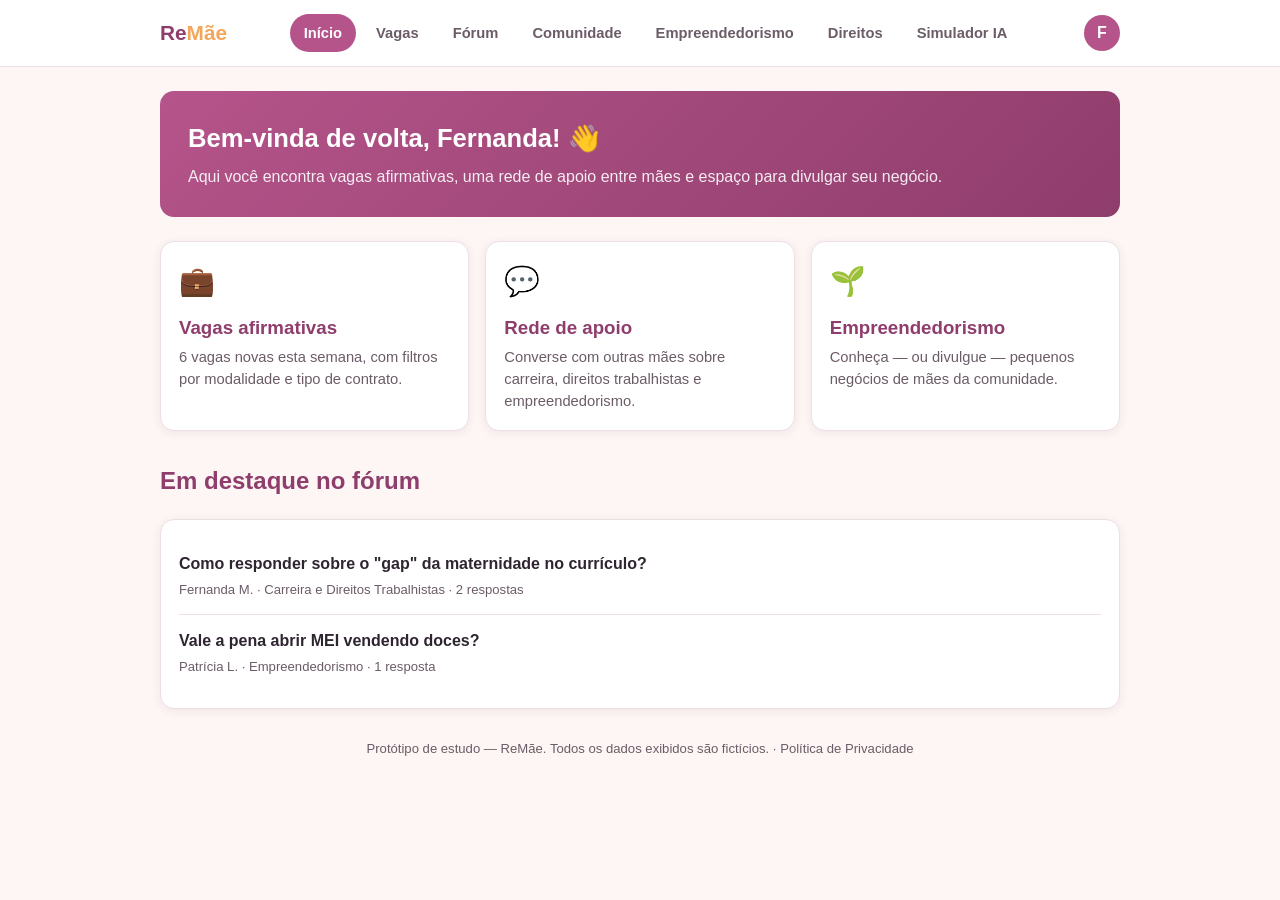
==== index.html @ eaab4313 "Initial commit" ====
<!DOCTYPE html>
<html lang="pt-br">
<head>
<meta charset="UTF-8">
<meta name="viewport" content="width=device-width, initial-scale=1.0">
<title>ReMãe — Início</title>
<link rel="stylesheet" href="css/style.css">
</head>
<body>

<nav class="navbar">
  <div class="navbar-inner">
    <a href="index.html" class="logo">Re<span>Mãe</span></a>
    <div class="nav-links">
      <a href="index.html" class="ativo">Início</a>
      <a href="vagas.html">Vagas</a>
      <a href="forum.html">Fórum</a>
      <a href="comunidade.html">Comunidade</a>
      <a href="empreendedorismo.html">Empreendedorismo</a>
      <a href="direitos.html">Direitos</a>
      <a href="simulador.html">Simulador IA</a>
    </div>
    <a href="perfil.html" class="nav-perfil"><span class="avatar">F</span></a>
  </div>
</nav>

<div class="container">

  <div class="hero">
    <h1>Bem-vinda de volta, Fernanda! 👋</h1>
    <p>Aqui você encontra vagas afirmativas, uma rede de apoio entre mães e espaço para divulgar seu negócio.</p>
  </div>

  <div class="grid">
    <a href="vagas.html" class="card atalho-card">
      <div class="icone">💼</div>
      <h3>Vagas afirmativas</h3>
      <p>6 vagas novas esta semana, com filtros por modalidade e tipo de contrato.</p>
    </a>

    <a href="forum.html" class="card atalho-card">
      <div class="icone">💬</div>
      <h3>Rede de apoio</h3>
      <p>Converse com outras mães sobre carreira, direitos trabalhistas e empreendedorismo.</p>
    </a>

    <a href="empreendedorismo.html" class="card atalho-card">
      <div class="icone">🌱</div>
      <h3>Empreendedorismo</h3>
      <p>Conheça — ou divulgue — pequenos negócios de mães da comunidade.</p>
    </a>
  </div>

  <h2 style="margin-top:32px; color:var(--cor-primaria-escura);">Em destaque no fórum</h2>
  <div class="card" style="margin-top:12px;">
    <div class="topico-item">
      <h4><a href="topico.html?id=1">Como responder sobre o "gap" da maternidade no currículo?</a></h4>
      <div class="topico-meta">Fernanda M. · Carreira e Direitos Trabalhistas · 2 respostas</div>
    </div>
    <div class="topico-item">
      <h4><a href="topico.html?id=3">Vale a pena abrir MEI vendendo doces?</a></h4>
      <div class="topico-meta">Patrícia L. · Empreendedorismo · 1 resposta</div>
    </div>
  </div>

  <footer>Protótipo de estudo — ReMãe. Todos os dados exibidos são fictícios. · <a href="privacidade.html">Política de Privacidade</a></footer>
</div>

</body>
</html>
---- css/style.css ----
/* =========================================================
   style.css — ReMãe (protótipo)
   Ainda não temos identidade visual definida. Por isso as cores
   e fontes ficam todas em variáveis (:root) aqui em cima — quando
   vocês decidirem a identidade visual, é só trocar os valores
   abaixo que o app inteiro muda.
   ========================================================= */

:root {
  --cor-primaria: #b5548a;
  --cor-primaria-escura: #8f3d6c;
  --cor-secundaria: #f2a65a;
  --cor-fundo: #fdf6f4;
  --cor-superficie: #ffffff;
  --cor-texto: #2f2530;
  --cor-texto-suave: #6b5c68;
  --cor-borda: #ecdfe4;
  --cor-sucesso: #4caf82;
  --fonte: 'Segoe UI', Roboto, Arial, sans-serif;
  --raio: 14px;
  --sombra: 0 2px 10px rgba(90, 40, 70, 0.08);
}

* { box-sizing: border-box; }

body {
  margin: 0;
  font-family: var(--fonte);
  background: var(--cor-fundo);
  color: var(--cor-texto);
  line-height: 1.5;
}

a { color: inherit; text-decoration: none; }

.container {
  max-width: 1000px;
  margin: 0 auto;
  padding: 24px 20px 60px;
}

/* ---------- Barra de navegação ---------- */
.navbar {
  background: var(--cor-superficie);
  border-bottom: 1px solid var(--cor-borda);
  position: sticky;
  top: 0;
  z-index: 10;
}

.navbar-inner {
  max-width: 1000px;
  margin: 0 auto;
  display: flex;
  align-items: center;
  justify-content: space-between;
  padding: 14px 20px;
  gap: 12px;
  flex-wrap: wrap;
}

.logo {
  font-size: 1.3rem;
  font-weight: 700;
  color: var(--cor-primaria-escura);
}

.logo span { color: var(--cor-secundaria); }

.nav-links {
  display: flex;
  gap: 6px;
  flex-wrap: wrap;
}

.nav-links a {
  padding: 8px 14px;
  border-radius: 999px;
  font-size: 0.92rem;
  color: var(--cor-texto-suave);
  font-weight: 600;
}

.nav-links a:hover,
.nav-links a.ativo {
  background: var(--cor-primaria);
  color: #fff;
}

.nav-perfil img,
.avatar {
  width: 36px;
  height: 36px;
  border-radius: 50%;
  background: var(--cor-primaria);
  color: #fff;
  display: inline-flex;
  align-items: center;
  justify-content: center;
  font-weight: 700;
}

/* ---------- Cabeçalhos de página ---------- */
.page-header {
  margin-bottom: 20px;
}

.page-header h1 {
  margin: 0 0 4px;
  font-size: 1.6rem;
  color: var(--cor-primaria-escura);
}

.page-header p {
  margin: 0;
  color: var(--cor-texto-suave);
}

/* ---------- Cards genéricos ---------- */
.card {
  background: var(--cor-superficie);
  border: 1px solid var(--cor-borda);
  border-radius: var(--raio);
  box-shadow: var(--sombra);
  padding: 18px;
}

.grid {
  display: grid;
  grid-template-columns: repeat(auto-fill, minmax(260px, 1fr));
  gap: 16px;
}

/* ---------- Página inicial ---------- */
.hero {
  background: linear-gradient(135deg, var(--cor-primaria), var(--cor-primaria-escura));
  color: #fff;
  border-radius: var(--raio);
  padding: 28px;
  margin-bottom: 24px;
}

.hero h1 { margin: 0 0 8px; font-size: 1.6rem; }
.hero p { margin: 0; opacity: 0.9; }

.atalho-card {
  display: block;
  text-align: left;
  transition: transform 0.15s ease;
}

.atalho-card:hover { transform: translateY(-3px); }

.atalho-card .icone { font-size: 1.8rem; }

.atalho-card h3 {
  margin: 10px 0 4px;
  color: var(--cor-primaria-escura);
}

.atalho-card p {
  margin: 0;
  color: var(--cor-texto-suave);
  font-size: 0.92rem;
}

/* ---------- Tags / selos ---------- */
.tag {
  display: inline-block;
  font-size: 0.78rem;
  font-weight: 700;
  padding: 3px 10px;
  border-radius: 999px;
  background: #f1e3ec;
  color: var(--cor-primaria-escura);
  margin: 2px 4px 2px 0;
}

.tag.selo {
  background: #fff2e0;
  color: #a15c00;
}

.tag.sucesso {
  background: #e3f5ec;
  color: #1f8a5b;
}

/* ---------- Vaga ---------- */
.vaga-card h3 { margin: 8px 0 4px; }
.vaga-card .empresa { color: var(--cor-texto-suave); font-size: 0.9rem; margin-bottom: 8px; }

.filtros {
  display: flex;
  gap: 10px;
  flex-wrap: wrap;
  margin-bottom: 20px;
}

.filtros select,
.filtros input {
  padding: 8px 12px;
  border-radius: 10px;
  border: 1px solid var(--cor-borda);
  background: #fff;
  font-family: var(--fonte);
}

.btn {
  display: inline-block;
  background: var(--cor-primaria);
  color: #fff;
  border: none;
  padding: 10px 20px;
  border-radius: 999px;
  font-weight: 700;
  cursor: pointer;
  font-size: 0.95rem;
}

.btn:hover { background: var(--cor-primaria-escura); }

.btn.secundario {
  background: transparent;
  color: var(--cor-primaria-escura);
  border: 2px solid var(--cor-primaria);
}

.voltar {
  display: inline-block;
  margin-bottom: 16px;
  color: var(--cor-primaria-escura);
  font-weight: 600;
}

.lista-requisitos li { margin-bottom: 4px; }

/* ---------- Fórum ---------- */
.categoria-card {
  border-left: 5px solid var(--cor-primaria);
}

.topico-item {
  border-bottom: 1px solid var(--cor-borda);
  padding: 14px 0;
}

.topico-item:last-child { border-bottom: none; }

.topico-item h4 { margin: 0 0 4px; }

.topico-meta {
  font-size: 0.82rem;
  color: var(--cor-texto-suave);
}

.resposta {
  background: #faf3f6;
  border-radius: var(--raio);
  padding: 12px 16px;
  margin-bottom: 10px;
}

.resposta .autora { font-weight: 700; color: var(--cor-primaria-escura); font-size: 0.9rem; }

.diretrizes {
  background: #fbeef4;
  border-left: 5px solid var(--cor-primaria);
  font-size: 0.9rem;
  color: var(--cor-texto);
  margin-bottom: 20px;
}

.denunciar-link {
  background: none;
  border: none;
  color: var(--cor-texto-suave);
  font-size: 0.78rem;
  cursor: pointer;
  padding: 2px 6px;
}

.denunciar-link:hover { color: #a13c3c; }

details.card summary {
  cursor: pointer;
  font-size: 1.02rem;
  color: var(--cor-primaria-escura);
  list-style: none;
}

details.card summary::-webkit-details-marker { display: none; }

details.card summary::before {
  content: "▸ ";
  color: var(--cor-primaria);
}

details.card[open] summary::before {
  content: "▾ ";
}

textarea, input[type=text], input[type=email], input[type=password] {
  width: 100%;
  padding: 10px 12px;
  border-radius: 10px;
  border: 1px solid var(--cor-borda);
  font-family: var(--fonte);
  font-size: 0.95rem;
}

label {
  display: block;
  font-weight: 600;
  margin: 12px 0 6px;
  font-size: 0.9rem;
}

/* ---------- Login ---------- */
.login-wrap {
  min-height: calc(100vh - 40px);
  display: flex;
  align-items: center;
  justify-content: center;
  padding: 20px;
}

.login-card {
  max-width: 380px;
  width: 100%;
}

.abas {
  display: flex;
  border-bottom: 2px solid var(--cor-borda);
  margin-bottom: 16px;
}

.abas button {
  flex: 1;
  background: none;
  border: none;
  padding: 10px;
  font-weight: 700;
  color: var(--cor-texto-suave);
  cursor: pointer;
  border-bottom: 3px solid transparent;
  font-family: var(--fonte);
}

.abas button.ativo {
  color: var(--cor-primaria-escura);
  border-color: var(--cor-primaria);
}

.form-oculto { display: none; }

.aviso {
  background: #fff2e0;
  color: #7a4b00;
  padding: 10px 14px;
  border-radius: 10px;
  font-size: 0.88rem;
  margin-top: 14px;
}

/* ---------- Perfil ---------- */
.perfil-topo {
  display: flex;
  align-items: center;
  gap: 16px;
  margin-bottom: 20px;
}

.perfil-topo .avatar {
  width: 64px;
  height: 64px;
  font-size: 1.4rem;
}

.mensagem-sucesso {
  display: none;
  background: #e3f5ec;
  color: #1f8a5b;
  padding: 10px 14px;
  border-radius: 10px;
  margin-top: 14px;
  font-weight: 600;
}

footer {
  text-align: center;
  color: var(--cor-texto-suave);
  font-size: 0.82rem;
  padding: 30px 0 10px;
}

@media (max-width: 600px) {
  .navbar-inner { flex-direction: column; align-items: flex-start; }
  .perfil-topo { flex-direction: column; align-items: flex-start; }
}
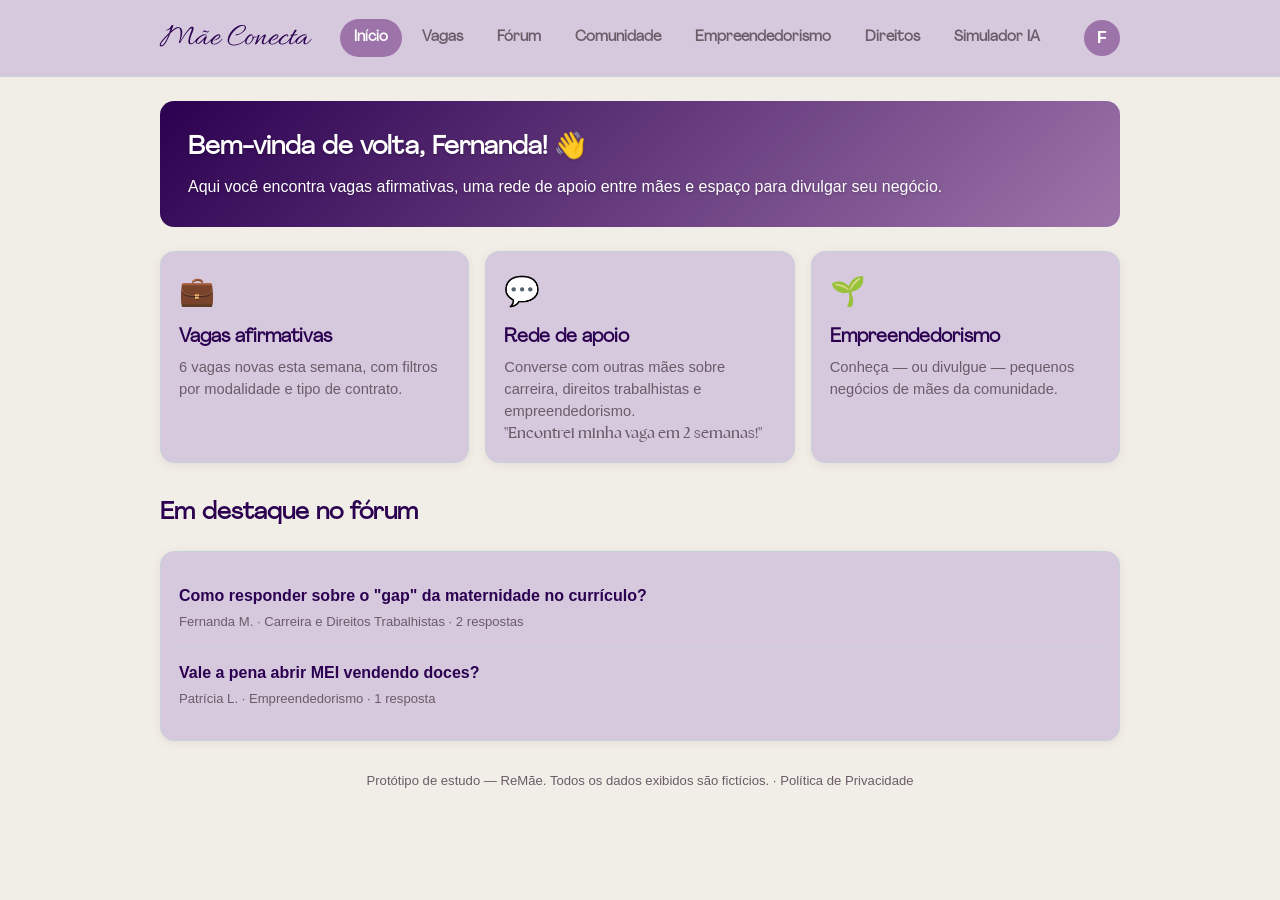
==== commit 31d54a82: "Atualização Cores e Fontes" ====
--- a/index.html
+++ b/index.html
@@ -3,14 +3,14 @@
 <head>
 <meta charset="UTF-8">
 <meta name="viewport" content="width=device-width, initial-scale=1.0">
-<title>ReMãe — Início</title>
+<title>Mãe Conecta — Início</title>
 <link rel="stylesheet" href="css/style.css">
 </head>
 <body>
 
 <nav class="navbar">
   <div class="navbar-inner">
-    <a href="index.html" class="logo">Re<span>Mãe</span></a>
+    <a href="index.html" class="logo">Mãe Conecta</a>
     <div class="nav-links">
       <a href="index.html" class="ativo">Início</a>
       <a href="vagas.html">Vagas</a>
@@ -42,6 +42,7 @@
       <div class="icone">💬</div>
       <h3>Rede de apoio</h3>
       <p>Converse com outras mães sobre carreira, direitos trabalhistas e empreendedorismo.</p>
+      <p class="fonte-destaque">"Encontrei minha vaga em 2 semanas!"</p>
     </a>
 
     <a href="empreendedorismo.html" class="card atalho-card">
--- a/css/style.css
+++ b/css/style.css
@@ -1,24 +1,60 @@
 /* =========================================================
-   style.css — ReMãe (protótipo)
+   style.css — Mãe Conecta (protótipo)
    Ainda não temos identidade visual definida. Por isso as cores
    e fontes ficam todas em variáveis (:root) aqui em cima — quando
    vocês decidirem a identidade visual, é só trocar os valores
    abaixo que o app inteiro muda.
    ========================================================= */
 
+@font-face {
+  font-family: 'Allura';
+  src: url('../fonts/Allura-Regular.ttf') format('truetype');
+  font-weight: 400;
+  font-style: normal;
+  
+}
+
+@font-face {
+  font-family: 'Agrandir';
+  src: url('../fonts/Agrandir-Regular.otf') format('opentype');
+  font-weight: 400;
+  font-style: normal;
+}
+
+@font-face {
+  font-family: 'The Seasons';
+  src: url('../fonts/The-Seasons-Bold.ttf') format('truetype');
+  font-weight: 700;
+  font-style: normal;
+}
+
 :root {
-  --cor-primaria: #b5548a;
-  --cor-primaria-escura: #8f3d6c;
-  --cor-secundaria: #f2a65a;
-  --cor-fundo: #fdf6f4;
-  --cor-superficie: #ffffff;
-  --cor-texto: #2f2530;
+  --cor-primaria: #9D74A9;
+  --cor-primaria-escura: #2B0050;
+  --cor-secundaria: #C1D8CE;
+  --cor-fundo: #F1EEE7;
+  --cor-superficie: #D6C9DE;
+  --cor-texto: #2B0050;
   --cor-texto-suave: #6b5c68;
-  --cor-borda: #ecdfe4;
+  --cor-borda: #C8D1D9;
   --cor-sucesso: #4caf82;
   --fonte: 'Segoe UI', Roboto, Arial, sans-serif;
   --raio: 14px;
   --sombra: 0 2px 10px rgba(90, 40, 70, 0.08);
+  --fonte-logo: 'Allura', cursive;
+  --fonte-titulo: 'Agrandir', Arial, sans-serif;
+  --fonte-destaque: 'The Seasons', Georgia, serif;
+}
+
+h1, h2, h3,
+.btn,
+.nav-links a {
+  font-family: var(--fonte-titulo);
+}
+
+.fonte-destaque {
+  font-family: var(--fonte-destaque);
+  font-weight: 700;
 }
 
 * { box-sizing: border-box; }
@@ -59,13 +95,14 @@
   flex-wrap: wrap;
 }
 
-.logo {
-  font-size: 1.3rem;
-  font-weight: 700;
-  color: var(--cor-primaria-escura);
-}
-
-.logo span { color: var(--cor-secundaria); }
+   .logo {
+     font-family: var(--fonte-logo);
+     font-size: 2rem;
+     font-weight: 400;
+     color: var(--cor-primaria-escura);
+   }
+
+.logo span { color: var(--cor-primaria-escura); }
 
 .nav-links {
   display: flex;
@@ -133,15 +170,24 @@
 
 /* ---------- Página inicial ---------- */
 .hero {
-  background: linear-gradient(135deg, var(--cor-primaria), var(--cor-primaria-escura));
+  background: linear-gradient(135deg, var(--cor-primaria-escura), var(--cor-primaria));
   color: #fff;
   border-radius: var(--raio);
   padding: 28px;
   margin-bottom: 24px;
 }
 
-.hero h1 { margin: 0 0 8px; font-size: 1.6rem; }
-.hero p { margin: 0; opacity: 0.9; }
+.hero h1 {
+  margin: 0 0 8px;
+  font-size: 1.6rem;
+  text-shadow: 0 1px 3px rgba(0, 0, 0, 0.25);
+}
+
+.hero p {
+  margin: 0;
+  opacity: 1;
+  text-shadow: 0 1px 3px rgba(0, 0, 0, 0.25);
+}
 
 .atalho-card {
   display: block;
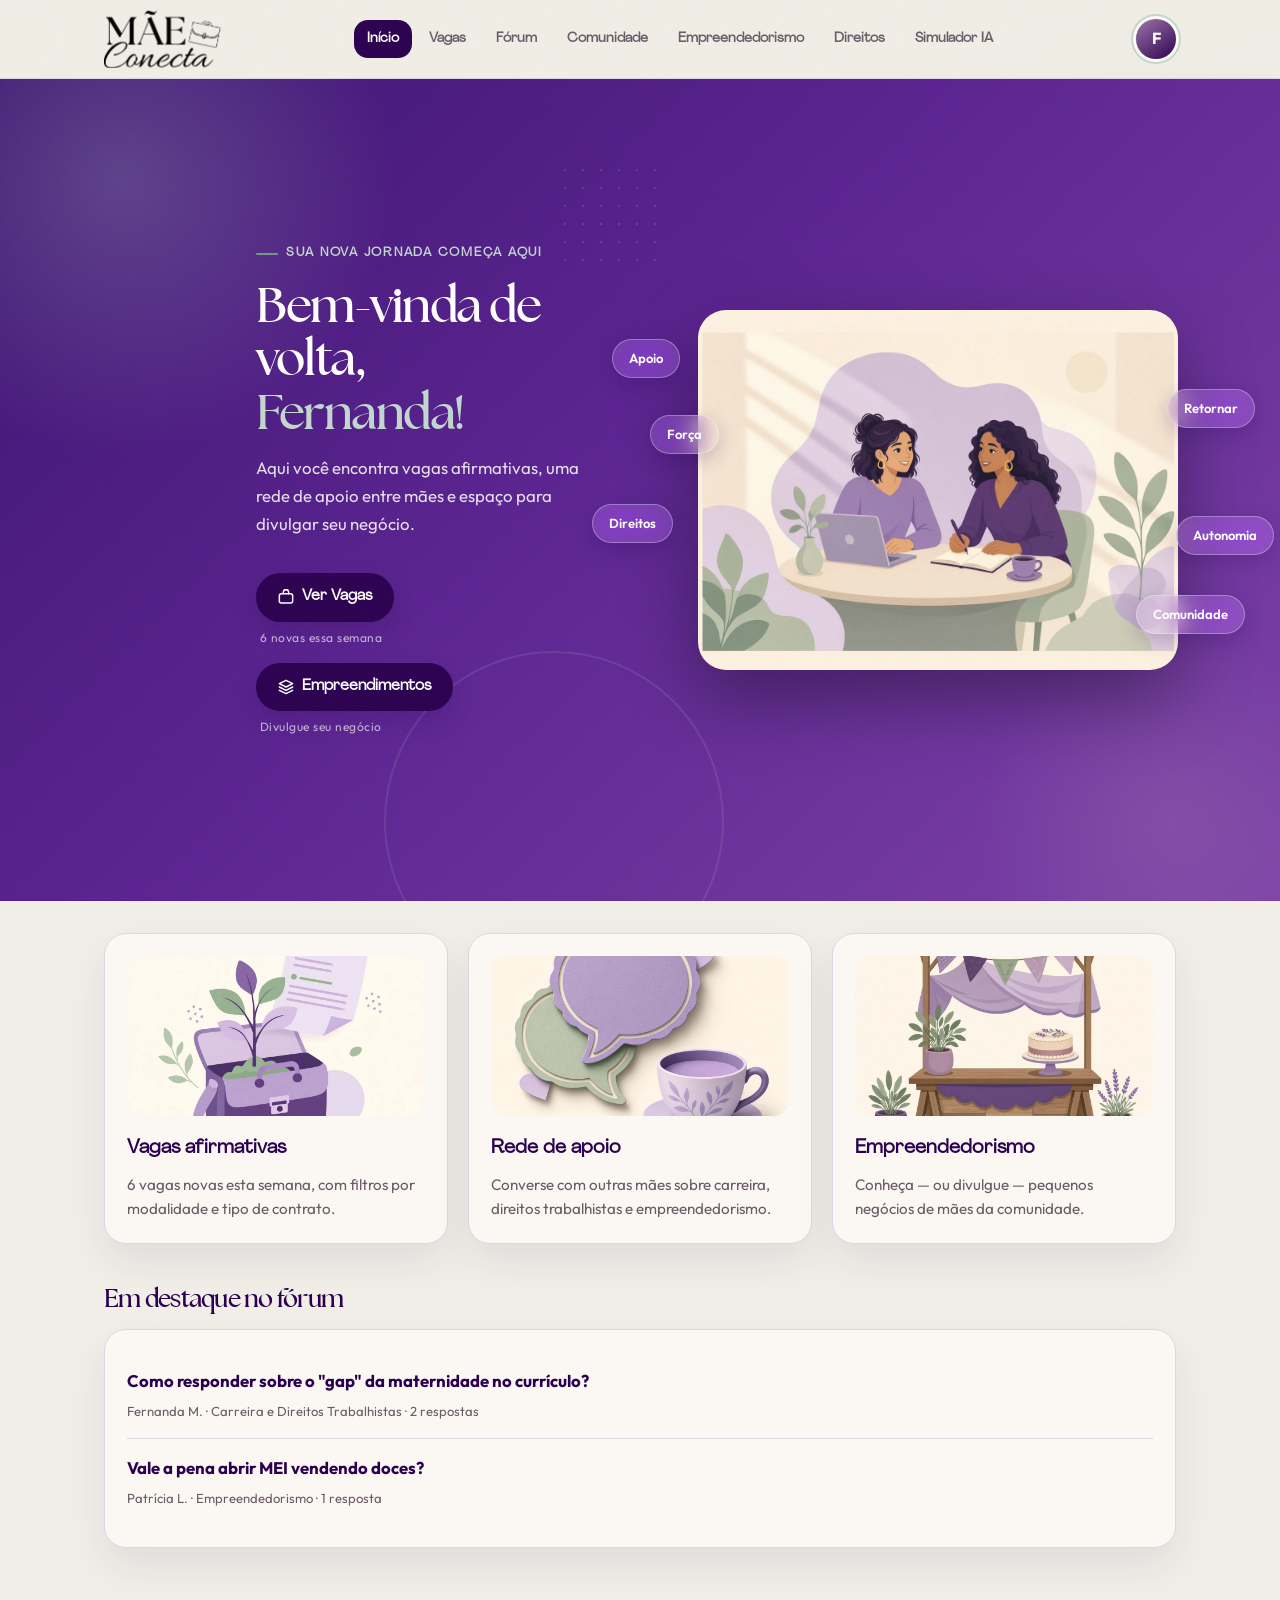
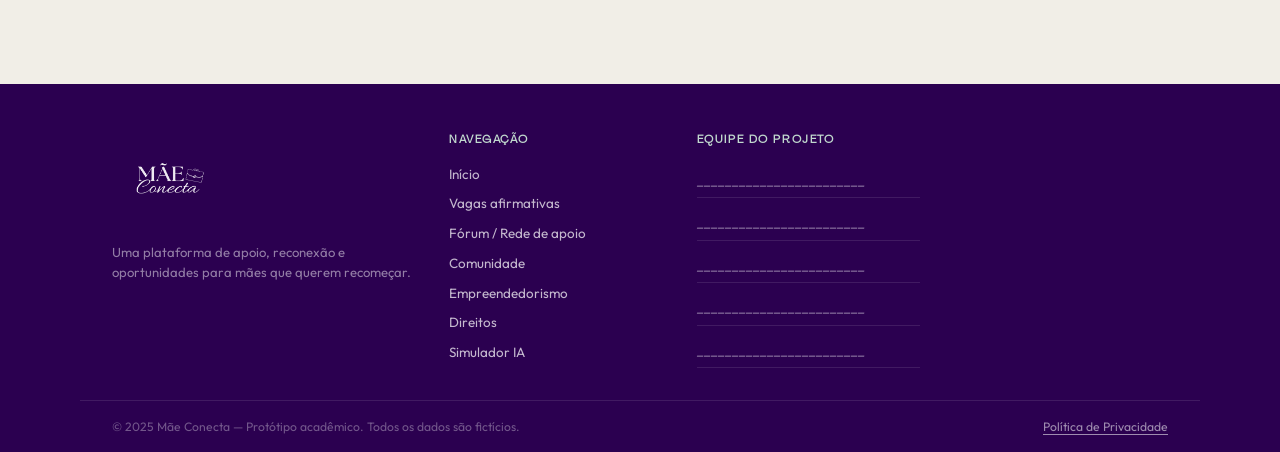
==== commit 5cd1309a: "Merge 295685a2426dd1092f56910fe6e541273739793b into 09304b4b6bd86a423bac4802e2c821cb1cd19e8b" ====
--- a/index.html
+++ b/index.html
@@ -2,16 +2,27 @@
 <html lang="pt-br">
 <head>
 <meta charset="UTF-8">
-<meta name="viewport" content="width=device-width, initial-scale=1.0">
+<meta name="viewport" content="width=device-width, initial-scale=1">
 <title>Mãe Conecta — Início</title>
 <link rel="stylesheet" href="css/style.css">
 </head>
 <body>
 
+<div class="preloader" id="preloader" role="status" aria-live="polite" aria-label="Carregando o site">
+  <div class="preloader-inner">
+    <div class="preloader-orb" aria-hidden="true"></div>
+    <p class="preloader-text">Preparando um espaço para você</p>
+    <div class="preloader-track"><span class="preloader-fill"></span></div>
+  </div>
+</div>
+
+
 <nav class="navbar">
   <div class="navbar-inner">
-    <a href="index.html" class="logo">Mãe Conecta</a>
+    <a href="index.html" class="logo"><img src="img/logo2.webp" alt="Mãe Conecta"></a>
+    <button class="menu-toggle" aria-label="Abrir menu" aria-expanded="false"></button>
     <div class="nav-links">
+      <a href="perfil.html" class="so-celular">Meu perfil</a>
       <a href="index.html" class="ativo">Início</a>
       <a href="vagas.html">Vagas</a>
       <a href="forum.html">Fórum</a>
@@ -24,48 +35,99 @@
   </div>
 </nav>
 
-<div class="container">
+<main id="conteudo">
 
-  <div class="hero">
-    <h1>Bem-vinda de volta, Fernanda! 👋</h1>
-    <p>Aqui você encontra vagas afirmativas, uma rede de apoio entre mães e espaço para divulgar seu negócio.</p>
-  </div>
+  <!-- ===== HERO FULLSCREEN ===== -->
+  <section class="hero-full reveal">
 
-  <div class="grid">
-    <a href="vagas.html" class="card atalho-card">
-      <div class="icone">💼</div>
-      <h3>Vagas afirmativas</h3>
-      <p>6 vagas novas esta semana, com filtros por modalidade e tipo de contrato.</p>
-    </a>
+    <!-- Decorações internas -->
+    <div class="hero-deco-ring" aria-hidden="true"></div>
+    <div class="hero-deco-dots" aria-hidden="true"></div>
 
-    <a href="forum.html" class="card atalho-card">
-      <div class="icone">💬</div>
-      <h3>Rede de apoio</h3>
-      <p>Converse com outras mães sobre carreira, direitos trabalhistas e empreendedorismo.</p>
-      <p class="fonte-destaque">"Encontrei minha vaga em 2 semanas!"</p>
-    </a>
+    <!-- Lado esquerdo: copy -->
+    <div class="hero-copy">
+      <p class="kicker hero-kicker">Sua nova jornada começa aqui</p>
+      <h1 class="hero-h1">Bem-vinda de volta,<br><span class="hero-nome">Fernanda!</span></h1>
+      <p class="hero-sub">Aqui você encontra vagas afirmativas, uma rede de apoio entre mães e espaço para divulgar seu negócio.</p>
 
-    <a href="empreendedorismo.html" class="card atalho-card">
-      <div class="icone">🌱</div>
-      <h3>Empreendedorismo</h3>
-      <p>Conheça — ou divulgue — pequenos negócios de mães da comunidade.</p>
-    </a>
-  </div>
+      <div class="hero-ctas">
+        <div class="hero-cta-group">
+          <a href="vagas.html" class="btn btn-hero-primary">
+            <svg width="17" height="17" viewBox="0 0 24 24" fill="none" stroke="currentColor" stroke-width="2.2" stroke-linecap="round" stroke-linejoin="round" aria-hidden="true"><rect x="2" y="7" width="20" height="14" rx="3"/><path d="M16 7V5a4 4 0 0 0-8 0v2"/></svg>
+            Ver Vagas
+          </a>
+          <span class="hero-cta-hint">6 novas essa semana</span>
+        </div>
+        <div class="hero-cta-group">
+          <a href="empreendedorismo.html" class="btn btn-hero-secondary">
+            <svg width="17" height="17" viewBox="0 0 24 24" fill="none" stroke="currentColor" stroke-width="2.2" stroke-linecap="round" stroke-linejoin="round" aria-hidden="true"><path d="M12 2L2 7l10 5 10-5-10-5z"/><path d="M2 17l10 5 10-5"/><path d="M2 12l10 5 10-5"/></svg>
+            Empreendimentos
+          </a>
+          <span class="hero-cta-hint">Divulgue seu negócio</span>
+        </div>
+      </div>
+    </div>
 
-  <h2 style="margin-top:32px; color:var(--cor-primaria-escura);">Em destaque no fórum</h2>
-  <div class="card" style="margin-top:12px;">
-    <div class="topico-item">
-      <h4><a href="topico.html?id=1">Como responder sobre o "gap" da maternidade no currículo?</a></h4>
-      <div class="topico-meta">Fernanda M. · Carreira e Direitos Trabalhistas · 2 respostas</div>
+    <!-- Lado direito: imagem + balões -->
+    <div class="hero-visual">
+      <div class="hero-img-wrap">
+        <img src="img/hero-inicio.webp" alt="Duas mulheres conversando e trabalhando juntas em um ambiente acolhedor">
+
+        <!-- Balões flutuantes -->
+        <div class="hb hb-apoio">Apoio</div>
+        <div class="hb hb-retornar">Retornar</div>
+        <div class="hb hb-forca">Força</div>
+        <div class="hb hb-comunidade">Comunidade</div>
+        <div class="hb hb-direitos">Direitos</div>
+        <div class="hb hb-autonomia">Autonomia</div>
+      </div>
     </div>
-    <div class="topico-item">
-      <h4><a href="topico.html?id=3">Vale a pena abrir MEI vendendo doces?</a></h4>
-      <div class="topico-meta">Patrícia L. · Empreendedorismo · 1 resposta</div>
+
+  </section>
+
+  <div class="container">
+
+    <div class="grid">
+      <a href="vagas.html" class="card atalho-card reveal delay-1">
+        <img class="media" src="img/illu-vagas.webp" alt="">
+        <h3>Vagas afirmativas</h3>
+        <p>6 vagas novas esta semana, com filtros por modalidade e tipo de contrato.</p>
+      </a>
+
+      <a href="forum.html" class="card atalho-card reveal delay-2">
+        <img class="media" src="img/illu-forum.webp" alt="">
+        <h3>Rede de apoio</h3>
+        <p>Converse com outras mães sobre carreira, direitos trabalhistas e empreendedorismo.</p>
+      </a>
+
+      <a href="empreendedorismo.html" class="card atalho-card reveal delay-3">
+        <img class="media" src="img/illu-negocio.webp" alt="">
+        <h3>Empreendedorismo</h3>
+        <p>Conheça — ou divulgue — pequenos negócios de mães da comunidade.</p>
+      </a>
     </div>
-  </div>
 
-  <footer>Protótipo de estudo — ReMãe. Todos os dados exibidos são fictícios. · <a href="privacidade.html">Política de Privacidade</a></footer>
-</div>
+    <h2 class="section-title">Em destaque no fórum</h2>
+    <div class="card reveal delay-4">
+      <div class="topico-item">
+        <h4><a href="topico.html?id=1">Como responder sobre o "gap" da maternidade no currículo?</a></h4>
+        <div class="topico-meta">Fernanda M. · Carreira e Direitos Trabalhistas · 2 respostas</div>
+      </div>
+      <div class="topico-item">
+        <h4><a href="topico.html?id=3">Vale a pena abrir MEI vendendo doces?</a></h4>
+        <div class="topico-meta">Patrícia L. · Empreendedorismo · 1 resposta</div>
+      </div>
+    </div>
 
+  </div><!-- /.container -->
+
+</main>
+
+<script src="js/menu.js"></script>
+<script src="js/ui.js"></script>
+
+<div id="footer-placeholder"></div>
+
+<script src="js/components.js"></script>
 </body>
 </html>
--- a/css/style.css
+++ b/css/style.css
@@ -1,55 +1,114 @@
 /* =========================================================
-   style.css — Mãe Conecta (protótipo)
-   Ainda não temos identidade visual definida. Por isso as cores
-   e fontes ficam todas em variáveis (:root) aqui em cima — quando
-   vocês decidirem a identidade visual, é só trocar os valores
-   abaixo que o app inteiro muda.
+   Mãe Conecta — identidade visual
+   Paleta original + extensões na mesma família.
    ========================================================= */
 
+@import url("https://fonts.googleapis.com/css2?family=Fraunces:ital,opsz,wght@0,9..144,500;0,9..144,650;0,9..144,700;1,9..144,500&family=Outfit:wght@400;500;600;700&display=swap");
+
 @font-face {
-  font-family: 'Allura';
-  src: url('../fonts/Allura-Regular.ttf') format('truetype');
+  font-family: "Allura";
+  src: url("../fonts/Allura-Regular.ttf") format("truetype");
   font-weight: 400;
   font-style: normal;
-  
 }
 
 @font-face {
-  font-family: 'Agrandir';
-  src: url('../fonts/Agrandir-Regular.otf') format('opentype');
+  font-family: "Agrandir";
+  src: url("../fonts/Agrandir-Regular.otf") format("opentype");
   font-weight: 400;
   font-style: normal;
 }
 
 @font-face {
-  font-family: 'The Seasons';
-  src: url('../fonts/The-Seasons-Bold.ttf') format('truetype');
+  font-family: "The Seasons";
+  src: url("../fonts/The-Seasons-Bold.ttf") format("truetype");
   font-weight: 700;
   font-style: normal;
 }
 
 :root {
-  --cor-primaria: #9D74A9;
-  --cor-primaria-escura: #2B0050;
-  --cor-secundaria: #C1D8CE;
-  --cor-fundo: #F1EEE7;
-  --cor-superficie: #D6C9DE;
-  --cor-texto: #2B0050;
+  --cor-primaria: #9d74a9;
+  --cor-primaria-escura: #2b0050;
+  --cor-secundaria: #c1d8ce;
+  --cor-fundo: #f1eee7;
+  --cor-superficie: #d6c9de;
+  --cor-texto: #2b0050;
   --cor-texto-suave: #6b5c68;
-  --cor-borda: #C8D1D9;
+  --cor-borda: #c8d1d9;
   --cor-sucesso: #4caf82;
-  --fonte: 'Segoe UI', Roboto, Arial, sans-serif;
-  --raio: 14px;
-  --sombra: 0 2px 10px rgba(90, 40, 70, 0.08);
-  --fonte-logo: 'Allura', cursive;
-  --fonte-titulo: 'Agrandir', Arial, sans-serif;
-  --fonte-destaque: 'The Seasons', Georgia, serif;
-}
+
+  --cor-branco: #fffcf7;
+  --cor-card: #fbf8f3;
+  --cor-sage-escuro: #6f9a88;
+  --cor-lilas-claro: #eadff0;
+  --cor-lilas-medio: #c9b3d4;
+  --cor-ouro: #b8925a;
+  --cor-ouro-bg: #f4ead8;
+  --cor-alerta: #8a4b12;
+  --cor-alerta-bg: #f6ead8;
+  --cor-erro: #8b3a48;
+
+  --fonte: "Outfit", "Segoe UI", Roboto, Arial, sans-serif;
+  --fonte-logo: "Allura", "Fraunces", cursive;
+  --fonte-titulo: "Agrandir", "Outfit", Arial, sans-serif;
+  --fonte-destaque: "The Seasons", "Fraunces", Georgia, serif;
+
+  --raio: 22px;
+  --raio-sm: 14px;
+  --sombra: 0 18px 40px rgba(43, 0, 80, 0.08);
+  --sombra-hover: 0 240px 500px rgba(43, 0, 80, 0.14);
+  --largura: 1120px;
+  --nav-h: 78px;
+  --ease: cubic-bezier(0.22, 1, 0.36, 1);
+}
+
+*,
+*::before,
+*::after { box-sizing: border-box; }
+
+html { scroll-behavior: smooth; }
+
+body {
+  margin: 0;
+  overflow-x: hidden;
+  font-family: var(--fonte);
+  background:
+    radial-gradient(900px 420px at 8% -10%, rgba(157, 116, 169, 0.22), transparent 60%),
+    radial-gradient(700px 380px at 100% 8%, rgba(193, 216, 206, 0.4), transparent 55%),
+    radial-gradient(600px 400px at 70% 100%, rgba(214, 201, 222, 0.35), transparent 50%),
+    var(--cor-fundo);
+  color: var(--cor-texto);
+  line-height: 1.6;
+  min-height: 100vh;
+}
+
+body::before {
+  content: "";
+  pointer-events: none;
+  position: fixed;
+  inset: 0;
+  z-index: 70;
+  opacity: 0.045;
+  background-image: url("data:image/svg+xml,%3Csvg xmlns='http://www.w3.org/2000/svg' width='140' height='140'%3E%3Cfilter id='n'%3E%3CfeTurbulence type='fractalNoise' baseFrequency='.85' numOctaves='2' stitchTiles='stitch'/%3E%3C/filter%3E%3Crect width='140' height='140' filter='url(%23n)' opacity='.9'/%3E%3C/svg%3E");
+}
+
+a { color: inherit; text-decoration: none; }
+
+img { max-width: 100%; display: block; }
 
 h1, h2, h3,
 .btn,
-.nav-links a {
+.nav-links a,
+.kicker,
+.page-header h1 {
   font-family: var(--fonte-titulo);
+}
+
+h1, h2 {
+  font-family: var(--fonte-destaque);
+  font-weight: 650;
+  letter-spacing: -0.03em;
+  line-height: 1.15;
 }
 
 .fonte-destaque {
@@ -57,174 +116,590 @@
   font-weight: 700;
 }
 
-* { box-sizing: border-box; }
-
-body {
-  margin: 0;
-  font-family: var(--fonte);
+
+:focus-visible {
+  outline: 3px solid var(--cor-primaria);
+  outline-offset: 3px;
+}
+
+.container {
+  max-width: var(--largura);
+  margin: 0 auto;
+  padding: 32px 24px 72px;
+}
+
+/* ---------- Preloader ---------- */
+.preloader {
+  position: fixed;
+  inset: 0;
+  z-index: 300;
+  display: grid;
+  place-items: center;
   background: var(--cor-fundo);
-  color: var(--cor-texto);
-  line-height: 1.5;
-}
-
-a { color: inherit; text-decoration: none; }
-
-.container {
-  max-width: 1000px;
-  margin: 0 auto;
-  padding: 24px 20px 60px;
-}
-
-/* ---------- Barra de navegação ---------- */
+  transition: opacity 0.55s var(--ease), visibility 0.55s var(--ease);
+}
+
+.preloader.is-done {
+  opacity: 0;
+  visibility: hidden;
+  pointer-events: none;
+}
+
+.preloader-inner {
+  text-align: center;
+  width: min(280px, 80vw);
+}
+
+.preloader-orb {
+  width: 88px;
+  height: 88px;
+  margin: 0 auto 22px;
+  border-radius: 50%;
+  background:
+    radial-gradient(circle at 30% 30%, var(--cor-lilas-claro), var(--cor-primaria) 55%, var(--cor-primaria-escura));
+  box-shadow: 0 16px 40px rgba(157, 116, 169, 0.35);
+  position: relative;
+  animation: pulse-orb 1.6s var(--ease) infinite;
+}
+
+.preloader-orb::after {
+  content: "";
+  position: absolute;
+  inset: 18px;
+  border-radius: 50%;
+  background: var(--cor-fundo);
+  box-shadow: inset 0 0 0 6px var(--cor-secundaria);
+}
+
+.preloader-text {
+  margin: 0 0 18px;
+  font-family: var(--fonte-destaque);
+  font-size: 1.15rem;
+  color: var(--cor-primaria-escura);
+}
+
+.preloader-track {
+  height: 3px;
+  background: var(--cor-superficie);
+  border-radius: 999px;
+  overflow: hidden;
+}
+
+.preloader-fill {
+  display: block;
+  height: 100%;
+  width: 0;
+  border-radius: inherit;
+  background: linear-gradient(90deg, var(--cor-secundaria), var(--cor-primaria));
+  animation: load-bar 1.15s var(--ease) forwards;
+}
+
+@keyframes pulse-orb {
+  0%, 100% { transform: scale(1); }
+  50% { transform: scale(1.06); }
+}
+
+@keyframes load-bar {
+  to { width: 100%; }
+}
+
+/* ---------- Navbar ---------- */
 .navbar {
-  background: var(--cor-superficie);
-  border-bottom: 1px solid var(--cor-borda);
   position: sticky;
   top: 0;
-  z-index: 10;
+  z-index: 40;
+  background: rgba(241, 238, 231, 0.82);
+  backdrop-filter: blur(18px) saturate(1.2);
+  border-bottom: 1px solid rgba(214, 201, 222, 0.7);
 }
 
 .navbar-inner {
-  max-width: 1000px;
+  position: relative;
+  max-width: var(--largura);
   margin: 0 auto;
   display: flex;
   align-items: center;
   justify-content: space-between;
-  padding: 14px 20px;
-  gap: 12px;
+  padding: 10px 24px;
+  gap: 16px;
+}
+
+.logo {
+  --logo-h: 58px;
+  display: block;
+  overflow: hidden;
+  height: var(--logo-h);
+  width: calc(var(--logo-h) * 2.06);
+  flex-shrink: 0;
+}
+
+.logo img {
+  display: block;
+  height: calc(var(--logo-h) * 3.29);
+  width: auto;
+  max-width: none;
+  margin-left: calc(var(--logo-h) * -0.735);
+  margin-top: calc(var(--logo-h) * -1.02);
+}
+
+.logo span { color: var(--cor-primaria-escura); }
+
+.wordmark {
+  font-family: var(--fonte-destaque);
+  font-size: 1.8rem;
+  color: var(--cor-primaria-escura);
+  letter-spacing: -0.03em;
+}
+
+.nav-links {
+  display: flex;
+  gap: 4px;
   flex-wrap: wrap;
-}
-
-   .logo {
-     font-family: var(--fonte-logo);
-     font-size: 2rem;
-     font-weight: 400;
-     color: var(--cor-primaria-escura);
-   }
-
-.logo span { color: var(--cor-primaria-escura); }
-
-.nav-links {
-  display: flex;
-  gap: 6px;
-  flex-wrap: wrap;
+  align-items: center;
 }
 
 .nav-links a {
-  padding: 8px 14px;
-  border-radius: 999px;
-  font-size: 0.92rem;
+  padding: 8px 13px;
+  border-radius: 14px;
+  font-size: 0.86rem;
   color: var(--cor-texto-suave);
   font-weight: 600;
-}
-
-.nav-links a:hover,
+  transition: background 0.25s var(--ease), color 0.25s var(--ease), transform 0.25s var(--ease);
+}
+
+.nav-links a:hover {
+  background: var(--cor-lilas-claro);
+  color: var(--cor-primaria-escura);
+}
+
 .nav-links a.ativo {
-  background: var(--cor-primaria);
+  background: var(--cor-primaria-escura);
   color: #fff;
+}
+
+.nav-perfil {
+  display: inline-flex;
+  align-items: center;
+  justify-content: center;
 }
 
 .nav-perfil img,
 .avatar {
-  width: 36px;
-  height: 36px;
+  width: 40px;
+  height: 40px;
   border-radius: 50%;
-  background: var(--cor-primaria);
+  background: linear-gradient(145deg, var(--cor-primaria), var(--cor-primaria-escura));
   color: #fff;
   display: inline-flex;
   align-items: center;
   justify-content: center;
   font-weight: 700;
-}
-
-/* ---------- Cabeçalhos de página ---------- */
+  box-shadow: 0 0 0 3px var(--cor-branco), 0 0 0 5px var(--cor-secundaria);
+}
+
+.menu-toggle,
+.so-celular { display: none; }
+
+.menu-toggle {
+  background: var(--cor-card);
+  border: 1px solid var(--cor-superficie);
+  width: 44px;
+  height: 44px;
+  border-radius: 14px;
+  color: var(--cor-primaria-escura);
+  cursor: pointer;
+  padding: 0;
+  align-items: center;
+  justify-content: center;
+}
+
+.menu-toggle svg {
+  width: 22px;
+  height: 22px;
+  display: block;
+}
+
+/* ---------- Page headers ---------- */
 .page-header {
-  margin-bottom: 20px;
+  margin-bottom: 28px;
+  max-width: 720px;
+}
+
+.kicker {
+  display: inline-flex;
+  align-items: center;
+  gap: 8px;
+  margin: 0 0 10px;
+  font-size: 0.78rem;
+  font-weight: 700;
+  letter-spacing: 0.14em;
+  text-transform: uppercase;
+  color: var(--cor-primaria);
+}
+
+.kicker::before {
+  content: "";
+  width: 22px;
+  height: 2px;
+  background: var(--cor-sage-escuro);
+  border-radius: 999px;
 }
 
 .page-header h1 {
-  margin: 0 0 4px;
-  font-size: 1.6rem;
+  margin: 0 0 8px;
+  font-size: clamp(1.8rem, 3vw, 2.6rem);
   color: var(--cor-primaria-escura);
 }
 
 .page-header p {
   margin: 0;
   color: var(--cor-texto-suave);
-}
-
-/* ---------- Cards genéricos ---------- */
+  font-size: 1.05rem;
+}
+
+.section-title {
+  margin: 40px 0 16px;
+  color: var(--cor-primaria-escura);
+  font-size: 1.55rem;
+}
+
+/* ---------- Cards ---------- */
 .card {
-  background: var(--cor-superficie);
-  border: 1px solid var(--cor-borda);
+  background: var(--cor-card);
+  border: 1px solid color-mix(in srgb, var(--cor-superficie) 80%, white);
   border-radius: var(--raio);
   box-shadow: var(--sombra);
-  padding: 18px;
+  padding: 22px;
+  transition: translate 0.35s var(--ease), transform 0.35s var(--ease), box-shadow 0.35s var(--ease);
+}
+
+a.card:hover,
+.atalho-card:hover {
+  translate: 0 -8px;
+  box-shadow: var(--sombra-hover);
+}
+
+.vaga-card:hover {
+  transform: translateY(-6px);
+  box-shadow: var(--sombra-hover);
 }
 
 .grid {
   display: grid;
-  grid-template-columns: repeat(auto-fill, minmax(260px, 1fr));
-  gap: 16px;
-}
-
-/* ---------- Página inicial ---------- */
-.hero {
-  background: linear-gradient(135deg, var(--cor-primaria-escura), var(--cor-primaria));
+  grid-template-columns: repeat(auto-fill, minmax(270px, 1fr));
+  gap: 20px;
+}
+
+.media {
+  width: 100%;
+  height: 160px;
+  object-fit: cover;
+  border-radius: 16px;
+  margin-bottom: 14px;
+  background: var(--cor-lilas-claro);
+}
+
+.media.media-sm {
+  height: 112px;
+  width: 112px;
+  margin: 0 0 12px;
+}
+
+.media.media-hero {
+  height: auto;
+  max-height: 420px;
+  object-fit: cover;
+  border-radius: 28px;
+  margin: 0;
+}
+
+/* ---------- Home - Hero Fullscreen ---------- */
+.hero-full {
+  display: grid;
+  grid-template-columns: 1fr 1fr;
+  align-items: center;
+  min-height: calc(100vh - var(--nav-h));
+  background:
+    linear-gradient(135deg, #3b1270 0%, #5a2290 45%, #7c40a8 100%);
   color: #fff;
-  border-radius: var(--raio);
-  padding: 28px;
-  margin-bottom: 24px;
-}
-
-.hero h1 {
-  margin: 0 0 8px;
-  font-size: 1.6rem;
-  text-shadow: 0 1px 3px rgba(0, 0, 0, 0.25);
-}
-
-.hero p {
-  margin: 0;
-  opacity: 1;
-  text-shadow: 0 1px 3px rgba(0, 0, 0, 0.25);
+  position: relative;
+  overflow: hidden;
+}
+
+/* Círculos decorativos de fundo */
+.hero-full::before {
+  content: "";
+  position: absolute;
+  width: 600px;
+  height: 600px;
+  left: -180px;
+  top: -200px;
+  border-radius: 50%;
+  background: radial-gradient(circle, rgba(193,216,206,0.22) 0%, transparent 65%);
+  pointer-events: none;
+}
+
+.hero-full::after {
+  content: "";
+  position: absolute;
+  width: 420px;
+  height: 420px;
+  right: -100px;
+  bottom: -130px;
+  border-radius: 50%;
+  background: radial-gradient(circle, rgba(157,116,169,0.30) 0%, transparent 65%);
+  pointer-events: none;
+}
+
+/* Decoração: arco inferior esquerdo */
+.hero-full .hero-deco-ring {
+  position: absolute;
+  width: 340px;
+  height: 340px;
+  bottom: -90px;
+  left: 30%;
+  border-radius: 50%;
+  border: 2px solid rgba(193,216,206,0.12);
+  pointer-events: none;
+}
+
+/* Decoração: pontos em grade */
+.hero-full .hero-deco-dots {
+  position: absolute;
+  top: 10%;
+  right: 48%;
+  width: 110px;
+  height: 110px;
+  background-image: radial-gradient(circle, rgba(255,255,255,0.18) 1.5px, transparent 1.5px);
+  background-size: 18px 18px;
+  pointer-events: none;
+  opacity: 0.7;
+}
+
+/* ---- Lado esquerdo ---- */
+.hero-copy {
+  position: relative;
+  z-index: 2;
+  padding: 56px 44px 56px 256px;
+  display: flex;
+  flex-direction: column;
+  gap: 0;
+  max-width: 1028px;
+}
+
+.hero-kicker {
+  color: var(--cor-secundaria) !important;
+  margin-bottom: 14px;
+}
+
+.hero-h1 {
+  margin: 0 0 16px;
+  font-size: clamp(2.1rem, 3.8vw, 3.2rem);
+  line-height: 1.1;
+  text-shadow: none;
+  color: #fff;
+}
+
+.hero-nome {
+  color: var(--cor-secundaria);
+}
+
+.hero-sub {
+  margin: 0 0 36px;
+  font-size: 1.05rem;
+  opacity: 0.86;
+  max-width: 40ch;
+  line-height: 1.65;
+}
+
+/* ---- Botões CTA ---- */
+.hero-ctas {
+  display: flex;
+  flex-wrap: wrap;
+  gap: 16px 24px;
+  align-items: flex-start;
+}
+
+.hero-cta-group {
+  display: flex;
+  flex-direction: column;
+  gap: 6px;
+}
+
+.hero-cta-hint {
+  font-size: 0.75rem;
+  opacity: 0.65;
+  letter-spacing: 0.04em;
+  padding-left: 4px;
+  color: #fff;
+}
+
+.btn-hero-primary {
+  display: inline-flex;
+  align-items: center;
+  gap: 9px;
+  padding: 13px 26px;
+  border-radius: 999px;
+  font-weight: 700;
+  font-size: 0.95rem;
+  background: var(--cor-secundaria);
+  color: var(--cor-primaria-escura);
+  transition: translate 0.3s var(--ease), box-shadow 0.3s var(--ease), background 0.3s var(--ease);
+  box-shadow: 0 8px 28px rgba(193,216,206,0.38);
+  white-space: nowrap;
+}
+
+.btn-hero-primary:hover {
+  translate: 0 -3px;
+  background: #d4ebe4;
+  box-shadow: 0 14px 36px rgba(193,216,206,0.55);
+}
+
+.btn-hero-secondary {
+  display: inline-flex;
+  align-items: center;
+  gap: 9px;
+  padding: 13px 26px;
+  border-radius: 999px;
+  font-weight: 700;
+  font-size: 0.95rem;
+  background: rgba(255,255,255,0.1);
+  color: #fff;
+  border: 1.5px solid rgba(255,255,255,0.30);
+  transition: translate 0.3s var(--ease), background 0.3s var(--ease), border-color 0.3s var(--ease);
+  white-space: nowrap;
+  backdrop-filter: blur(6px);
+}
+
+.btn-hero-secondary:hover {
+  translate: 0 -3px;
+  background: rgba(255,255,255,0.20);
+  border-color: rgba(255,255,255,0.55);
+}
+
+/* ---- Lado direito: imagem + balões ---- */
+.hero-visual {
+  position: relative;
+  z-index: 2;
+  height: 100%;
+  display: flex;
+  align-items: center;
+  justify-content: center;
+  padding: 48px 60px 48px 16px;
+}
+
+.hero-img-wrap {
+  position: relative;
+  width: 100%;
+  max-width: 480px;
+}
+
+.hero-img-wrap img {
+  width: 100%;
+  border-radius: 28px;
+  box-shadow: 0 28px 72px rgba(0,0,0,0.38);
+  display: block;
+  object-fit: cover;
+  max-height: 65vh;
+}
+
+/* ---- Balões flutuantes ---- */
+.hb {
+  position: absolute;
+  background: rgba(255,255,255,0.14);
+  backdrop-filter: blur(14px) saturate(1.5);
+  border: 1.5px solid rgba(255,255,255,0.30);
+  border-radius: 999px;
+  padding: 8px 16px;
+  font-size: 0.82rem;
+  font-weight: 600;
+  color: #fff;
+  white-space: nowrap;
+  pointer-events: none;
+  box-shadow: 0 6px 20px rgba(43,0,80,0.22);
+}
+
+.hb-apoio      { top: 8%;    left: -18%;  animation: float-a 4.2s ease-in-out infinite; }
+.hb-retornar   { top: 22%;   right: -16%; animation: float-b 5s ease-in-out infinite; }
+.hb-forca      { bottom: 60%; left: -10%; animation: float-c 4.6s ease-in-out infinite; }
+.hb-comunidade { bottom: 10%; right: -14%; animation: float-a 5.5s ease-in-out infinite 0.5s; }
+.hb-direitos   { top: 54%;   left: -22%;  animation: float-b 4.8s ease-in-out infinite 1s; }
+.hb-autonomia  { bottom: 32%; right: -20%; animation: float-a 4s ease-in-out infinite 1.5s; }
+
+@keyframes float-a {
+  0%, 100% { transform: translateY(0); }
+  50%       { transform: translateY(-9px); }
+}
+@keyframes float-b {
+  0%, 100% { transform: translateY(0) rotate(-1deg); }
+  50%       { transform: translateY(-7px) rotate(1deg); }
+}
+@keyframes float-c {
+  0%, 100% { transform: translateY(0); }
+  50%       { transform: translateY(7px); }
 }
 
 .atalho-card {
-  display: block;
+  display: flex;
+  flex-direction: column;
   text-align: left;
-  transition: transform 0.15s ease;
-}
-
-.atalho-card:hover { transform: translateY(-3px); }
-
-.atalho-card .icone { font-size: 1.8rem; }
+  min-height: 100%;
+}
 
 .atalho-card h3 {
-  margin: 10px 0 4px;
+  margin: 4px 0 8px;
   color: var(--cor-primaria-escura);
+  font-size: 1.2rem;
 }
 
 .atalho-card p {
   margin: 0;
   color: var(--cor-texto-suave);
-  font-size: 0.92rem;
-}
-
-/* ---------- Tags / selos ---------- */
+  font-size: 0.95rem;
+}
+
+.topico-item {
+  border-bottom: 1px solid color-mix(in srgb, var(--cor-borda) 70%, transparent);
+  padding: 16px 0;
+}
+
+.topico-item:last-child { border-bottom: none; }
+
+.topico-item h4 {
+  margin: 0 0 6px;
+  font-size: 1.05rem;
+}
+
+.topico-item h4 a {
+  background-image: linear-gradient(var(--cor-primaria), var(--cor-primaria));
+  background-size: 0 1px;
+  background-position: 0 100%;
+  background-repeat: no-repeat;
+  transition: background-size 0.3s var(--ease);
+}
+
+.topico-item h4 a:hover { background-size: 100% 1px; }
+
+.topico-meta {
+  font-size: 0.82rem;
+  color: var(--cor-texto-suave);
+}
+
+/* ---------- Tags ---------- */
 .tag {
   display: inline-block;
-  font-size: 0.78rem;
+  font-size: 0.74rem;
   font-weight: 700;
-  padding: 3px 10px;
+  padding: 4px 10px;
   border-radius: 999px;
-  background: #f1e3ec;
+  background: var(--cor-lilas-claro);
   color: var(--cor-primaria-escura);
-  margin: 2px 4px 2px 0;
+  margin: 2px 6px 2px 0;
 }
 
 .tag.selo {
-  background: #fff2e0;
-  color: #a15c00;
+  background: var(--cor-ouro-bg);
+  color: #7a5314;
 }
 
 .tag.sucesso {
@@ -232,127 +707,195 @@
   color: #1f8a5b;
 }
 
-/* ---------- Vaga ---------- */
-.vaga-card h3 { margin: 8px 0 4px; }
-.vaga-card .empresa { color: var(--cor-texto-suave); font-size: 0.9rem; margin-bottom: 8px; }
-
+/* ---------- Forms / buttons ---------- */
 .filtros {
   display: flex;
-  gap: 10px;
+  gap: 12px;
   flex-wrap: wrap;
-  margin-bottom: 20px;
+  margin-bottom: 24px;
 }
 
 .filtros select,
-.filtros input {
-  padding: 8px 12px;
-  border-radius: 10px;
+.filtros input,
+select {
+  padding: 11px 14px;
+  border-radius: 12px;
   border: 1px solid var(--cor-borda);
-  background: #fff;
+  background: var(--cor-branco);
   font-family: var(--fonte);
+  color: var(--cor-texto);
+  min-height: 44px;
 }
 
 .btn {
-  display: inline-block;
-  background: var(--cor-primaria);
+  display: inline-flex;
+  align-items: center;
+  justify-content: center;
+  gap: 8px;
+  background: var(--cor-primaria-escura);
   color: #fff;
   border: none;
-  padding: 10px 20px;
+  padding: 12px 22px;
   border-radius: 999px;
   font-weight: 700;
   cursor: pointer;
   font-size: 0.95rem;
-}
-
-.btn:hover { background: var(--cor-primaria-escura); }
+  transition: transform 0.25s var(--ease), background 0.25s var(--ease), box-shadow 0.25s var(--ease);
+  box-shadow: 0 10px 22px rgba(43, 0, 80, 0.18);
+}
+
+.btn:hover {
+  background: var(--cor-primaria);
+  transform: translateY(-1px);
+}
+
+.btn:active { transform: translateY(0); }
 
 .btn.secundario {
   background: transparent;
   color: var(--cor-primaria-escura);
-  border: 2px solid var(--cor-primaria);
+  border: 1.5px solid var(--cor-primaria);
+  box-shadow: none;
+}
+
+.btn.secundario:hover {
+  background: var(--cor-lilas-claro);
+}
+
+.btn svg {
+  width: 16px;
+  height: 16px;
 }
 
 .voltar {
-  display: inline-block;
-  margin-bottom: 16px;
+  display: inline-flex;
+  align-items: center;
+  gap: 8px;
+  margin-bottom: 18px;
   color: var(--cor-primaria-escura);
   font-weight: 600;
 }
 
-.lista-requisitos li { margin-bottom: 4px; }
-
-/* ---------- Fórum ---------- */
-.categoria-card {
-  border-left: 5px solid var(--cor-primaria);
-}
-
-.topico-item {
-  border-bottom: 1px solid var(--cor-borda);
-  padding: 14px 0;
-}
-
-.topico-item:last-child { border-bottom: none; }
-
-.topico-item h4 { margin: 0 0 4px; }
-
-.topico-meta {
-  font-size: 0.82rem;
-  color: var(--cor-texto-suave);
-}
+.voltar:hover { color: var(--cor-primaria); }
+
+.lista-requisitos { padding-left: 18px; }
+.lista-requisitos li { margin-bottom: 6px; }
+
+/* ---------- Forum / community ---------- */
+.categoria-card { overflow: hidden; }
 
 .resposta {
-  background: #faf3f6;
-  border-radius: var(--raio);
+  background: color-mix(in srgb, var(--cor-superficie) 45%, var(--cor-branco));
+  border-radius: var(--raio-sm);
   padding: 12px 16px;
   margin-bottom: 10px;
 }
 
-.resposta .autora { font-weight: 700; color: var(--cor-primaria-escura); font-size: 0.9rem; }
+.resposta .autora {
+  font-weight: 700;
+  color: var(--cor-primaria-escura);
+  font-size: 0.9rem;
+}
 
 .diretrizes {
-  background: #fbeef4;
+  background: var(--cor-lilas-claro);
+  border: none;
   border-left: 5px solid var(--cor-primaria);
-  font-size: 0.9rem;
+  font-size: 0.95rem;
   color: var(--cor-texto);
-  margin-bottom: 20px;
+  margin-bottom: 24px;
 }
 
 .denunciar-link {
   background: none;
   border: none;
   color: var(--cor-texto-suave);
-  font-size: 0.78rem;
+  font-size: 0.82rem;
   cursor: pointer;
-  padding: 2px 6px;
-}
-
-.denunciar-link:hover { color: #a13c3c; }
+  padding: 4px 6px;
+  display: inline-flex;
+  align-items: center;
+  gap: 6px;
+  font-family: var(--fonte);
+}
+
+.denunciar-link:hover { color: var(--cor-erro); }
+
+.denunciar-link svg {
+  width: 15px;
+  height: 15px;
+}
+
+.feed-actions {
+  display: flex;
+  gap: 14px;
+  align-items: center;
+  flex-wrap: wrap;
+}
+
+.comment-row {
+  margin-top: 10px;
+  display: flex;
+  gap: 8px;
+}
+
+.comment-row input { flex: 1; }
+
+details.card { padding: 6px 22px 6px; }
 
 details.card summary {
   cursor: pointer;
-  font-size: 1.02rem;
+  font-size: 1.05rem;
   color: var(--cor-primaria-escura);
   list-style: none;
+  padding: 16px 0;
+  display: flex;
+  align-items: center;
+  gap: 10px;
 }
 
 details.card summary::-webkit-details-marker { display: none; }
 
 details.card summary::before {
-  content: "▸ ";
-  color: var(--cor-primaria);
+  content: "";
+  width: 10px;
+  height: 10px;
+  border-right: 2px solid var(--cor-primaria);
+  border-bottom: 2px solid var(--cor-primaria);
+  transform: rotate(-45deg);
+  transition: transform 0.25s var(--ease);
+  flex-shrink: 0;
 }
 
 details.card[open] summary::before {
-  content: "▾ ";
-}
-
-textarea, input[type=text], input[type=email], input[type=password] {
+  transform: rotate(45deg);
+}
+
+details.card[open] { padding-bottom: 16px; }
+
+textarea,
+input[type="text"],
+input[type="email"],
+input[type="password"] {
   width: 100%;
-  padding: 10px 12px;
-  border-radius: 10px;
+  padding: 12px 14px;
+  border-radius: 12px;
   border: 1px solid var(--cor-borda);
   font-family: var(--fonte);
   font-size: 0.95rem;
+  background: var(--cor-branco);
+  color: var(--cor-texto);
+  transition: border-color 0.2s ease, box-shadow 0.2s ease;
+}
+
+textarea:focus,
+input[type="text"]:focus,
+input[type="email"]:focus,
+input[type="password"]:focus,
+select:focus {
+  outline: none;
+  border-color: var(--cor-primaria);
+  box-shadow: 0 0 0 4px rgba(157, 116, 169, 0.18);
 }
 
 label {
@@ -364,21 +907,48 @@
 
 /* ---------- Login ---------- */
 .login-wrap {
-  min-height: calc(100vh - 40px);
+  min-height: 100vh;
+  display: grid;
+  grid-template-columns: 1fr 1fr;
+  padding: 0;
+}
+
+.login-visual {
+  background:
+    linear-gradient(160deg, rgba(43, 0, 80, 0.28), rgba(157, 116, 169, 0.12)),
+    url("../img/illu-login.webp") center/cover no-repeat;
+  min-height: 100vh;
+  display: flex;
+  align-items: flex-end;
+  padding: 40px;
+  color: #fff;
+}
+
+.login-visual p {
+  max-width: 28ch;
+  font-family: var(--fonte-destaque);
+  font-size: 2rem;
+  line-height: 1.2;
+  margin: 0;
+  text-shadow: 0 8px 24px rgba(43, 0, 80, 0.45);
+}
+
+.login-panel {
   display: flex;
   align-items: center;
   justify-content: center;
-  padding: 20px;
+  padding: 32px 24px;
 }
 
 .login-card {
-  max-width: 380px;
+  max-width: 420px;
   width: 100%;
+  padding: 32px 28px;
 }
 
 .abas {
   display: flex;
-  border-bottom: 2px solid var(--cor-borda);
+  border-bottom: 1px solid var(--cor-borda);
   margin-bottom: 16px;
 }
 
@@ -386,12 +956,12 @@
   flex: 1;
   background: none;
   border: none;
-  padding: 10px;
+  padding: 12px;
   font-weight: 700;
   color: var(--cor-texto-suave);
   cursor: pointer;
   border-bottom: 3px solid transparent;
-  font-family: var(--fonte);
+  font-family: var(--fonte-titulo);
 }
 
 .abas button.ativo {
@@ -402,46 +972,352 @@
 .form-oculto { display: none; }
 
 .aviso {
-  background: #fff2e0;
-  color: #7a4b00;
-  padding: 10px 14px;
-  border-radius: 10px;
-  font-size: 0.88rem;
-  margin-top: 14px;
+  background: var(--cor-alerta-bg);
+  color: var(--cor-alerta);
+  padding: 12px 16px;
+  border-radius: 14px;
+  font-size: 0.9rem;
+  margin-top: 16px;
+  display: flex;
+  gap: 10px;
+  align-items: flex-start;
+}
+
+.aviso-icon {
+  flex-shrink: 0;
+  width: 22px;
+  height: 22px;
+  margin-top: 1px;
+  color: var(--cor-ouro);
 }
 
 /* ---------- Perfil ---------- */
 .perfil-topo {
   display: flex;
   align-items: center;
-  gap: 16px;
-  margin-bottom: 20px;
+  gap: 18px;
+  margin-bottom: 24px;
 }
 
 .perfil-topo .avatar {
-  width: 64px;
-  height: 64px;
-  font-size: 1.4rem;
+  width: 84px;
+  height: 84px;
+  font-size: 1.8rem;
 }
 
 .mensagem-sucesso {
   display: none;
   background: #e3f5ec;
   color: #1f8a5b;
-  padding: 10px 14px;
-  border-radius: 10px;
+  padding: 12px 16px;
+  border-radius: 12px;
   margin-top: 14px;
   font-weight: 600;
 }
 
-footer {
-  text-align: center;
+.vaga-card h3 { margin: 8px 0 4px; }
+.vaga-card .empresa,
+.empresa {
   color: var(--cor-texto-suave);
+  font-size: 0.9rem;
+  margin-bottom: 8px;
+}
+
+.produto-card .media { height: 180px; }
+
+.topico-cabecalho {
+  display: flex;
+  justify-content: space-between;
+  align-items: flex-start;
+  gap: 12px;
+}
+
+.ia-links {
+  display: flex;
+  flex-wrap: wrap;
+  gap: 8px;
+  margin-top: 8px;
+}
+
+/* ---------- Footer ---------- */
+.site-footer {
+  background: var(--cor-primaria-escura);
+  color: rgba(255,255,255,0.75);
+  padding: 48px 0 0;
+  margin-top: 64px;
+  font-size: 0.85rem;
+}
+
+.footer-inner {
+  max-width: var(--largura);
+  margin: 0 auto;
+  padding: 0 32px 32px;
+  display: grid;
+  grid-template-columns: 1.4fr 1fr 1fr 1fr;
+  gap: 36px 24px;
+  align-items: start;
+}
+
+/* Coluna marca */
+.footer-brand {
+  display: flex;
+  flex-direction: column;
+  gap: 10px;
+}
+
+.footer-logo {
+  height: 100px;
+  width: 110px;
+  filter: brightness(0) invert(1);
+  opacity: 0.92;
+}
+
+.footer-tagline {
   font-size: 0.82rem;
-  padding: 30px 0 10px;
+  opacity: 0.65;
+  line-height: 1.55;
+  margin: 0;
+  max-width: 100ch;
+}
+
+/* Colunas nav / projeto */
+.footer-col h4 {
+  font-family: var(--fonte-titulo);
+  font-size: 0.7rem;
+  font-weight: 700;
+  letter-spacing: 0.14em;
+  text-transform: uppercase;
+  color: var(--cor-secundaria);
+  margin: 0 0 14px;
+}
+
+.footer-col ul {
+  list-style: none;
+  margin: 0;
+  padding: 0;
+  display: flex;
+  flex-direction: column;
+  gap: 8px;
+}
+
+.footer-col ul li a {
+  color: rgba(255,255,255,0.72);
+  font-size: 0.84rem;
+  transition: color 0.2s var(--ease), padding-left 0.2s var(--ease);
+  display: inline-block;
+}
+
+.footer-col ul li a:hover {
+  color: #fff;
+  padding-left: 4px;
+}
+
+/* Linha de participantes */
+.footer-col .participante {
+  display: block;
+  font-size: 0.84rem;
+  color: rgba(255,255,255,0.50);
+  border-bottom: 1px solid rgba(255,255,255,0.10);
+  padding: 6px 0;
+  font-style: italic;
+}
+
+/* Barra inferior */
+.footer-bar {
+  border-top: 1px solid rgba(255,255,255,0.10);
+  padding: 16px 32px;
+  max-width: var(--largura);
+  margin: 0 auto;
+  display: flex;
+  align-items: center;
+  justify-content: space-between;
+  gap: 12px;
+  flex-wrap: wrap;
+}
+
+.footer-bar p {
+  margin: 0;
+  font-size: 0.76rem;
+  opacity: 0.45;
+}
+
+.footer-bar a {
+  color: rgba(255,255,255,0.55);
+  text-decoration: underline;
+  text-underline-offset: 3px;
+  font-size: 0.76rem;
+  transition: color 0.2s;
+}
+
+.footer-bar a:hover { color: #fff; }
+
+/* ---------- Reveal animations ---------- */
+.reveal {
+  opacity: 0;
+  transform: translateY(18px);
+  animation: rise 0.7s var(--ease) forwards;
+}
+
+.delay-1 { animation-delay: 0.08s; }
+.delay-2 { animation-delay: 0.16s; }
+.delay-3 { animation-delay: 0.24s; }
+.delay-4 { animation-delay: 0.32s; }
+
+@keyframes rise {
+  to {
+    opacity: 1;
+    transform: none;
+  }
+}
+
+body:not(.is-ready) .reveal { animation: none; opacity: 0; }
+body.is-ready .reveal { animation-play-state: running; }
+
+/* ---------- Responsive ---------- */
+@media (max-width: 980px) {
+  .hero-full,
+  .login-wrap {
+    grid-template-columns: 1fr;
+  }
+
+  .hero-full {
+    min-height: auto;
+  }
+
+  /* Imagem VEM DEPOIS do texto no mobile (order correto: copy=1, visual=2) */
+  .hero-copy {
+    padding: 48px 28px 32px;
+    order: 1;
+    max-width: 100%;
+  }
+
+  .hero-visual {
+    padding: 0 28px 48px;
+    order: 2;
+  }
+
+  .hb-forca,
+  .hb-direitos,
+  .hb-apoio { left: -6%; }
+  .hb-retornar,
+  .hb-comunidade,
+  .hb-autonomia { right: -6%; }
+  
+  .hero-full .hero-deco-dots { display: none; }
+
+  .login-visual {
+    min-height: 240px;
+    padding: 24px;
+  }
+
+  .login-visual p { font-size: 1.4rem; }
+}
+
+@media (max-width: 768px) {
+  .navbar-inner {
+    flex-wrap: nowrap;
+    padding: 8px 16px;
+  }
+
+  .logo { --logo-h: 44px; }
+
+  .nav-perfil { display: none; }
+
+  .menu-toggle { display: inline-flex; }
+
+  .nav-links {
+    display: none;
+    position: absolute;
+    top: 100%;
+    left: 0;
+    right: 0;
+    height: calc(100dvh - 100%);
+    flex-direction: column;
+    flex-wrap: nowrap;
+    gap: 0;
+    background: var(--cor-fundo);
+    overflow-y: auto;
+    padding: 8px 0 40px;
+    box-shadow: 0 20px 40px rgba(43, 0, 80, 0.12);
+  }
+
+  .nav-links.aberto { display: flex; }
+
+  .nav-links a {
+    display: block;
+    padding: 16px 24px;
+    font-size: 1.08rem;
+    border-radius: 0;
+    border-bottom: 1px solid var(--cor-borda);
+  }
+
+  .nav-links .so-celular { display: block; }
+
+  .hero-full {
+    min-height: auto;
+  }
+
+  .container { padding: 22px 16px 56px; }
+
+  .comment-row { flex-direction: column; }
+
+  .topico-cabecalho { flex-direction: column; }
+
+  .footer-inner {
+    grid-template-columns: 1fr 1fr;
+    gap: 28px 20px;
+  }
+
+  .footer-brand {
+    grid-column: 1 / -1;
+  }
 }
 
 @media (max-width: 600px) {
-  .navbar-inner { flex-direction: column; align-items: flex-start; }
   .perfil-topo { flex-direction: column; align-items: flex-start; }
-}
+  .media.media-sm { width: 100%; height: 140px; }
+
+  .footer-inner {
+    grid-template-columns: 1fr;
+    gap: 24px;
+  }
+
+  .footer-brand { grid-column: auto; }
+
+  .footer-bar {
+    flex-direction: column;
+    text-align: center;
+    gap: 6px;
+  }
+
+  /* Hero mobile compacta */
+  .hero-copy {
+    padding: 36px 24px 24px;
+  }
+  .hero-visual {
+    padding: 0 24px 36px;
+  }
+  .hb { font-size: 0.74rem; padding: 6px 12px; }
+  .hb-apoio, .hb-forca, .hb-direitos { left: -4%; }
+  .hb-retornar, .hb-comunidade, .hb-autonomia { right: -4%; }
+}
+
+@media (prefers-reduced-motion: reduce) {
+  html { scroll-behavior: auto; }
+
+  *,
+  *::before,
+  *::after {
+    animation: none !important;
+    transition: none !important;
+  }
+
+  .reveal,
+  body:not(.is-ready) .reveal,
+  body.is-ready .reveal {
+    opacity: 1;
+    transform: none;
+  }
+
+  .preloader-fill { width: 100%; }
+}
